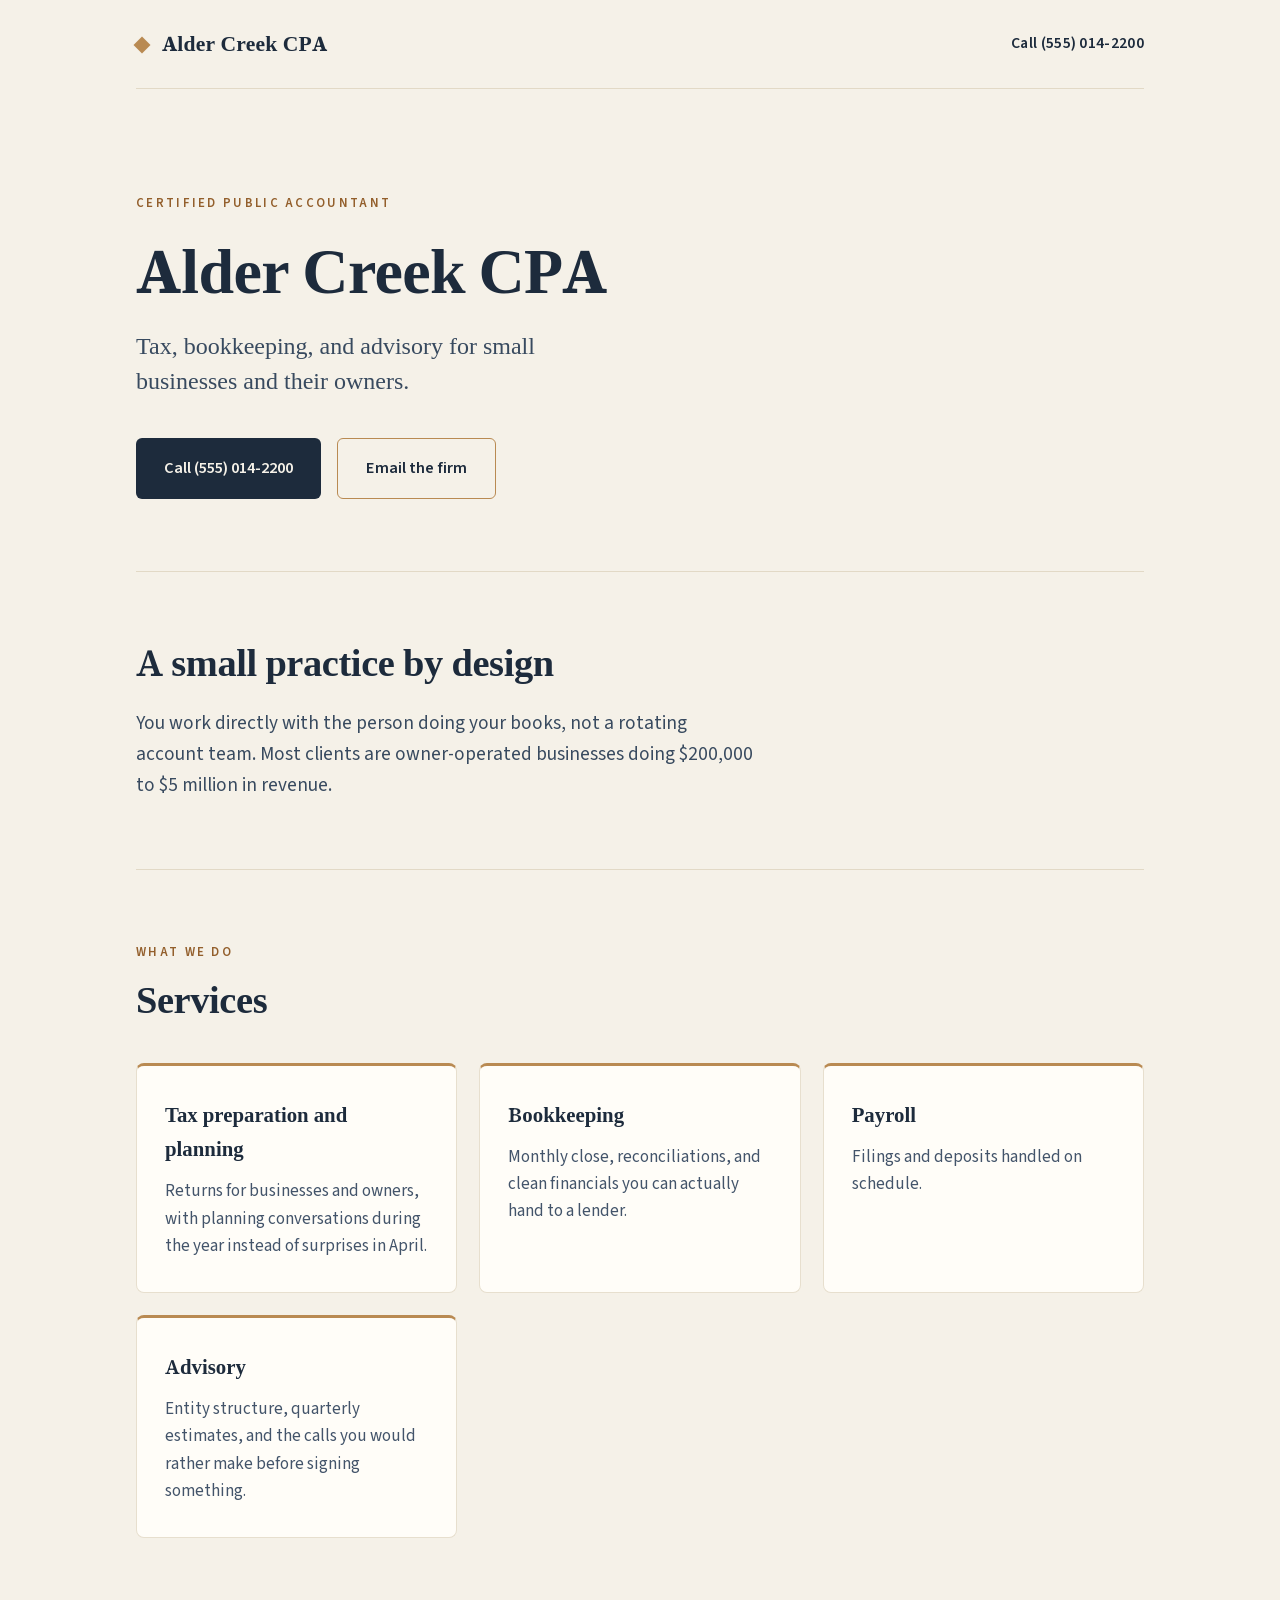
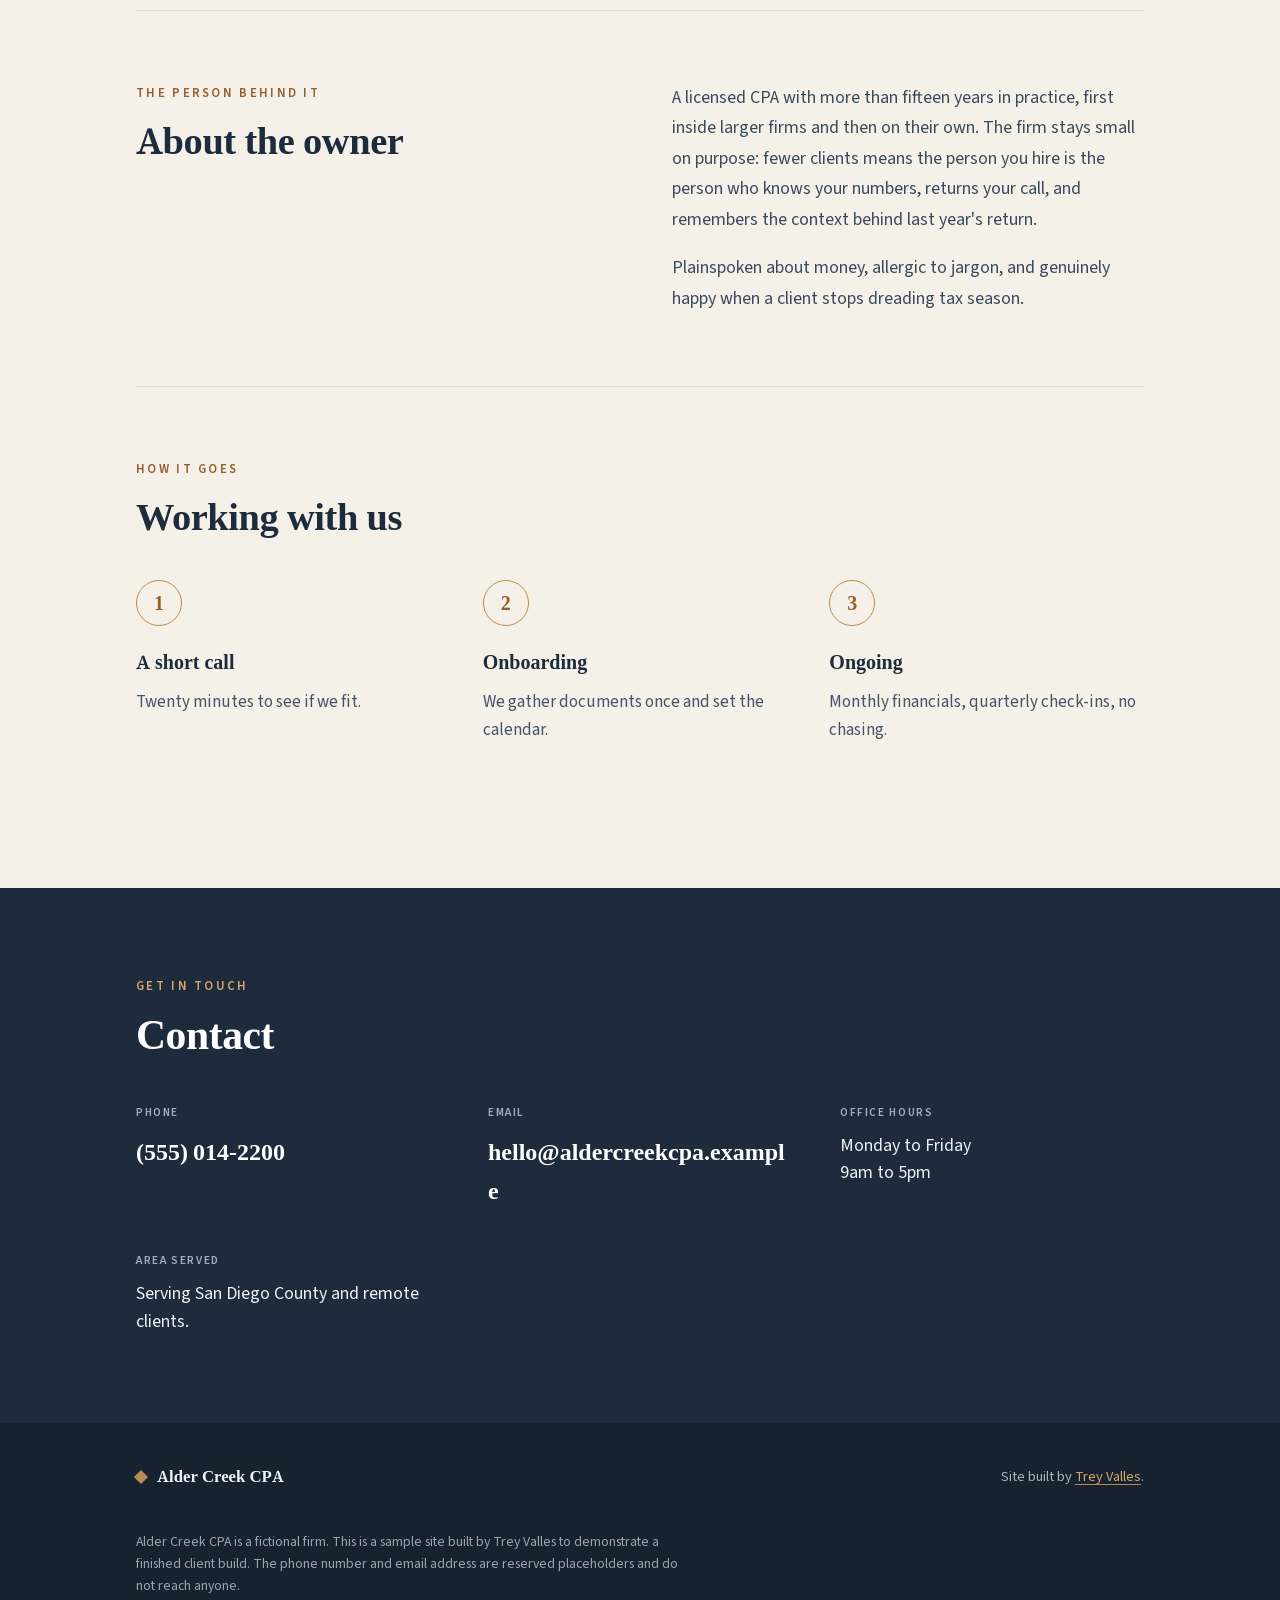
==== index.html @ 576c7fe3 "Alder Creek CPA sample site (fictional demo firm)" ====
<!DOCTYPE html>
<html lang="en">
<head>
<meta charset="utf-8">
<meta name="viewport" content="width=device-width, initial-scale=1">
<title>Alder Creek CPA | Sample site by Trey Valles</title>
<meta name="description" content="A sample one-page website for a fictional accounting firm, built by Trey Valles to show what a finished client build looks like.">
<meta name="robots" content="noindex">
<link rel="icon" href="data:image/svg+xml,%3Csvg xmlns=%27http://www.w3.org/2000/svg%27 viewBox=%270 0 64 64%27%3E%3Crect width=%2764%27 height=%2764%27 rx=%2712%27 fill=%27%231d2b3c%27/%3E%3Crect x=%2732%27 y=%2712%27 width=%2728%27 height=%2728%27 fill=%27%23b98a52%27 transform=%27rotate(45 32 32)%27/%3E%3C/svg%3E">
<link rel="stylesheet" href="fonts.css">
<style>
  * { box-sizing: border-box; }
  html { scroll-behavior: smooth; }
  body { margin: 0; background: #f5f1e8; color: #1d2b3c; font-family: "Source Sans 3", system-ui, sans-serif; font-size: 17px; line-height: 1.65; -webkit-font-smoothing: antialiased; }
  h1, h2, h3, h4 { font-family: "Source Serif 4", Georgia, serif; }
  a { color: #1d2b3c; text-decoration-color: #b98a52; text-underline-offset: 3px; }
  a:hover { color: #935f2c; }
  *:focus-visible { outline: 3px solid #935f2c; outline-offset: 3px; border-radius: 2px; }
  .ac-skip { position: absolute; left: -999px; top: 0; background: #1d2b3c; color: #f5f1e8; padding: 12px 18px; z-index: 50; border-radius: 0 0 6px 0; }
  .ac-skip:focus { left: 0; color: #f5f1e8; }
  .ac-btn-primary:hover { background: #142131; color: #f5f1e8; }
  .ac-btn-secondary:hover { background: #1d2b3c; color: #f5f1e8; border-color: #1d2b3c; }
  .ac-card:hover { transform: translateY(-3px); box-shadow: 0 14px 34px rgba(29,43,60,0.12); }
  .ac-contact-link:hover { color: #d6a568; }
  @media (prefers-reduced-motion: reduce) {
    html { scroll-behavior: auto; }
    * { transition: none !important; }
  }
</style>
</head>
<body>
<a class="ac-skip" href="#main">Skip to content</a>

<div style="max-width: 1120px; margin: 0 auto; padding: 0 clamp(20px, 5vw, 56px);">

  <header style="display: flex; align-items: center; justify-content: space-between; gap: 24px; flex-wrap: wrap; padding: 26px 0; border-bottom: 1px solid #e2d9c6;">
    <div style="display: flex; align-items: baseline; gap: 12px;">
      <span aria-hidden="true" style="display: inline-block; width: 12px; height: 12px; background: #b98a52; transform: rotate(45deg); margin-right: 2px;"></span>
      <span style="font-family: 'Source Serif 4', Georgia, serif; font-size: 1.35rem; font-weight: 700; letter-spacing: 0.01em; color: #1d2b3c;">Alder Creek CPA</span>
    </div>
    <a href="tel:+15550142200" style="font-weight: 600; font-size: 0.98rem; text-decoration: none; color: #1d2b3c; letter-spacing: 0.02em;">Call (555) 014-2200</a>
  </header>

  <main id="main">

    <section aria-labelledby="hero-heading" style="padding: clamp(56px, 9vw, 104px) 0 clamp(44px, 6vw, 72px);">
      <p style="text-transform: uppercase; letter-spacing: 0.18em; font-size: 0.8rem; font-weight: 600; color: #935f2c; margin: 0 0 22px;">Certified Public Accountant</p>
      <h1 id="hero-heading" style="font-size: clamp(2.6rem, 5.4vw, 4rem); line-height: 1.08; font-weight: 700; margin: 0 0 24px; max-width: 15ch; letter-spacing: -0.01em;">Alder Creek CPA</h1>
      <p style="font-size: clamp(1.2rem, 2.2vw, 1.5rem); line-height: 1.45; color: #384a5f; max-width: 30ch; margin: 0 0 40px; font-family: 'Source Serif 4', Georgia, serif;">Tax, bookkeeping, and advisory for small businesses and their owners.</p>
      <div style="display: flex; flex-wrap: wrap; gap: 16px;">
        <a class="ac-btn-primary" href="tel:+15550142200" style="display: inline-flex; align-items: center; gap: 10px; background: #1d2b3c; color: #f5f1e8; text-decoration: none; font-weight: 600; font-size: 1.02rem; padding: 16px 28px; border-radius: 6px; transition: background 0.2s ease, color 0.2s ease;">Call (555) 014-2200</a>
        <a class="ac-btn-secondary" href="mailto:hello@aldercreekcpa.example" style="display: inline-flex; align-items: center; gap: 10px; background: transparent; color: #1d2b3c; text-decoration: none; font-weight: 600; font-size: 1.02rem; padding: 16px 28px; border-radius: 6px; border: 1.5px solid #b98a52; transition: background 0.2s ease, color 0.2s ease, border-color 0.2s ease;">Email the firm</a>
      </div>
    </section>

    <section aria-labelledby="intro-heading" style="padding: clamp(40px, 6vw, 68px) 0; border-top: 1px solid #e2d9c6;">
      <h2 id="intro-heading" style="font-size: clamp(1.7rem, 3.2vw, 2.4rem); line-height: 1.2; font-weight: 600; margin: 0 0 22px; max-width: 20ch; letter-spacing: -0.01em;">A small practice by design</h2>
      <p style="font-size: 1.2rem; line-height: 1.6; color: #384a5f; max-width: 62ch; margin: 0;">You work directly with the person doing your books, not a rotating account team. Most clients are owner-operated businesses doing $200,000 to $5 million in revenue.</p>
    </section>

    <section aria-labelledby="services-heading" style="padding: clamp(44px, 6vw, 72px) 0; border-top: 1px solid #e2d9c6;">
      <p style="text-transform: uppercase; letter-spacing: 0.18em; font-size: 0.8rem; font-weight: 600; color: #935f2c; margin: 0 0 14px;">What we do</p>
      <h2 id="services-heading" style="font-size: clamp(1.7rem, 3.2vw, 2.4rem); line-height: 1.2; font-weight: 600; margin: 0 0 40px; letter-spacing: -0.01em;">Services</h2>
      <div style="display: grid; grid-template-columns: repeat(auto-fit, minmax(260px, 1fr)); gap: 22px;">

        <article class="ac-card" style="background: #fffdf8; border: 1px solid #e7dfce; border-top: 3px solid #b98a52; border-radius: 8px; padding: 32px 28px; transition: transform 0.2s ease, box-shadow 0.2s ease;">
          <h3 style="font-size: 1.3rem; font-weight: 600; margin: 0 0 12px; color: #1d2b3c;">Tax preparation and planning</h3>
          <p style="margin: 0; color: #43546a; line-height: 1.6;">Returns for businesses and owners, with planning conversations during the year instead of surprises in April.</p>
        </article>

        <article class="ac-card" style="background: #fffdf8; border: 1px solid #e7dfce; border-top: 3px solid #b98a52; border-radius: 8px; padding: 32px 28px; transition: transform 0.2s ease, box-shadow 0.2s ease;">
          <h3 style="font-size: 1.3rem; font-weight: 600; margin: 0 0 12px; color: #1d2b3c;">Bookkeeping</h3>
          <p style="margin: 0; color: #43546a; line-height: 1.6;">Monthly close, reconciliations, and clean financials you can actually hand to a lender.</p>
        </article>

        <article class="ac-card" style="background: #fffdf8; border: 1px solid #e7dfce; border-top: 3px solid #b98a52; border-radius: 8px; padding: 32px 28px; transition: transform 0.2s ease, box-shadow 0.2s ease;">
          <h3 style="font-size: 1.3rem; font-weight: 600; margin: 0 0 12px; color: #1d2b3c;">Payroll</h3>
          <p style="margin: 0; color: #43546a; line-height: 1.6;">Filings and deposits handled on schedule.</p>
        </article>

        <article class="ac-card" style="background: #fffdf8; border: 1px solid #e7dfce; border-top: 3px solid #b98a52; border-radius: 8px; padding: 32px 28px; transition: transform 0.2s ease, box-shadow 0.2s ease;">
          <h3 style="font-size: 1.3rem; font-weight: 600; margin: 0 0 12px; color: #1d2b3c;">Advisory</h3>
          <p style="margin: 0; color: #43546a; line-height: 1.6;">Entity structure, quarterly estimates, and the calls you would rather make before signing something.</p>
        </article>

      </div>
    </section>

    <section aria-labelledby="about-heading" style="padding: clamp(44px, 6vw, 72px) 0; border-top: 1px solid #e2d9c6;">
      <div style="display: grid; grid-template-columns: repeat(auto-fit, minmax(280px, 1fr)); gap: clamp(28px, 5vw, 64px); align-items: start;">
        <div>
          <p style="text-transform: uppercase; letter-spacing: 0.18em; font-size: 0.8rem; font-weight: 600; color: #935f2c; margin: 0 0 14px;">The person behind it</p>
          <h2 id="about-heading" style="font-size: clamp(1.7rem, 3.2vw, 2.4rem); line-height: 1.2; font-weight: 600; margin: 0; letter-spacing: -0.01em;">About the owner</h2>
        </div>
        <div>
          <p style="font-size: 1.12rem; line-height: 1.7; color: #384a5f; margin: 0 0 18px;">A licensed CPA with more than fifteen years in practice, first inside larger firms and then on their own. The firm stays small on purpose: fewer clients means the person you hire is the person who knows your numbers, returns your call, and remembers the context behind last year's return.</p>
          <p style="font-size: 1.12rem; line-height: 1.7; color: #384a5f; margin: 0;">Plainspoken about money, allergic to jargon, and genuinely happy when a client stops dreading tax season.</p>
        </div>
      </div>
    </section>

    <section aria-labelledby="process-heading" style="padding: clamp(44px, 6vw, 72px) 0; border-top: 1px solid #e2d9c6;">
      <p style="text-transform: uppercase; letter-spacing: 0.18em; font-size: 0.8rem; font-weight: 600; color: #935f2c; margin: 0 0 14px;">How it goes</p>
      <h2 id="process-heading" style="font-size: clamp(1.7rem, 3.2vw, 2.4rem); line-height: 1.2; font-weight: 600; margin: 0 0 40px; letter-spacing: -0.01em;">Working with us</h2>
      <ol style="list-style: none; margin: 0; padding: 0; display: grid; grid-template-columns: repeat(auto-fit, minmax(240px, 1fr)); gap: 32px;">
        <li>
          <div aria-hidden="true" style="display: flex; align-items: center; justify-content: center; width: 46px; height: 46px; border: 1.5px solid #b98a52; color: #935f2c; border-radius: 50%; font-family: 'Source Serif 4', Georgia, serif; font-size: 1.25rem; font-weight: 600; margin-bottom: 20px;">1</div>
          <h3 style="font-size: 1.25rem; font-weight: 600; margin: 0 0 10px; color: #1d2b3c;">A short call</h3>
          <p style="margin: 0; color: #43546a; line-height: 1.6;">Twenty minutes to see if we fit.</p>
        </li>
        <li>
          <div aria-hidden="true" style="display: flex; align-items: center; justify-content: center; width: 46px; height: 46px; border: 1.5px solid #b98a52; color: #935f2c; border-radius: 50%; font-family: 'Source Serif 4', Georgia, serif; font-size: 1.25rem; font-weight: 600; margin-bottom: 20px;">2</div>
          <h3 style="font-size: 1.25rem; font-weight: 600; margin: 0 0 10px; color: #1d2b3c;">Onboarding</h3>
          <p style="margin: 0; color: #43546a; line-height: 1.6;">We gather documents once and set the calendar.</p>
        </li>
        <li>
          <div aria-hidden="true" style="display: flex; align-items: center; justify-content: center; width: 46px; height: 46px; border: 1.5px solid #b98a52; color: #935f2c; border-radius: 50%; font-family: 'Source Serif 4', Georgia, serif; font-size: 1.25rem; font-weight: 600; margin-bottom: 20px;">3</div>
          <h3 style="font-size: 1.25rem; font-weight: 600; margin: 0 0 10px; color: #1d2b3c;">Ongoing</h3>
          <p style="margin: 0; color: #43546a; line-height: 1.6;">Monthly financials, quarterly check-ins, no chasing.</p>
        </li>
      </ol>
    </section>

  </main>
</div>

<section aria-labelledby="contact-heading" style="background: #1d2b3c; color: #eef1f5; margin-top: clamp(44px, 6vw, 72px);">
  <div style="max-width: 1120px; margin: 0 auto; padding: clamp(56px, 8vw, 88px) clamp(20px, 5vw, 56px);">
    <p style="text-transform: uppercase; letter-spacing: 0.18em; font-size: 0.8rem; font-weight: 600; color: #d6a568; margin: 0 0 14px;">Get in touch</p>
    <h2 id="contact-heading" style="font-size: clamp(1.8rem, 3.4vw, 2.6rem); line-height: 1.15; font-weight: 600; margin: 0 0 44px; color: #ffffff; letter-spacing: -0.01em;">Contact</h2>
    <div style="display: grid; grid-template-columns: repeat(auto-fit, minmax(240px, 1fr)); gap: 40px 48px;">
      <div>
        <p style="text-transform: uppercase; letter-spacing: 0.14em; font-size: 0.72rem; font-weight: 600; color: #9fb0c4; margin: 0 0 10px;">Phone</p>
        <a class="ac-contact-link" href="tel:+15550142200" style="font-family: 'Source Serif 4', Georgia, serif; font-size: 1.5rem; font-weight: 600; color: #ffffff; text-decoration: none; transition: color 0.2s ease;">(555) 014-2200</a>
      </div>
      <div>
        <p style="text-transform: uppercase; letter-spacing: 0.14em; font-size: 0.72rem; font-weight: 600; color: #9fb0c4; margin: 0 0 10px;">Email</p>
        <a class="ac-contact-link" href="mailto:hello@aldercreekcpa.example" style="font-family: 'Source Serif 4', Georgia, serif; font-size: 1.5rem; font-weight: 600; color: #ffffff; text-decoration: none; transition: color 0.2s ease; word-break: break-word;">hello@aldercreekcpa.example</a>
      </div>
      <div>
        <p style="text-transform: uppercase; letter-spacing: 0.14em; font-size: 0.72rem; font-weight: 600; color: #9fb0c4; margin: 0 0 10px;">Office hours</p>
        <p style="font-size: 1.12rem; color: #eef1f5; margin: 0; line-height: 1.55;">Monday to Friday<br>9am to 5pm</p>
      </div>
      <div>
        <p style="text-transform: uppercase; letter-spacing: 0.14em; font-size: 0.72rem; font-weight: 600; color: #9fb0c4; margin: 0 0 10px;">Area served</p>
        <p style="font-size: 1.12rem; color: #eef1f5; margin: 0; line-height: 1.55;">Serving San Diego County and remote clients.</p>
      </div>
    </div>
  </div>
</section>

<footer style="background: #16222f; color: #b7c2ce;">
  <div style="max-width: 1120px; margin: 0 auto; padding: 40px clamp(20px, 5vw, 56px); display: flex; flex-wrap: wrap; align-items: center; justify-content: space-between; gap: 18px;">
    <div style="display: flex; align-items: center; gap: 11px;">
      <span aria-hidden="true" style="display: inline-block; width: 10px; height: 10px; background: #b98a52; transform: rotate(45deg);"></span>
      <span style="font-family: 'Source Serif 4', Georgia, serif; font-size: 1.05rem; font-weight: 600; color: #eef1f5;">Alder Creek CPA</span>
    </div>
    <p style="font-size: 0.9rem; color: #a8b4c0; margin: 0;">Site built by <a href="https://treyvalles.github.io/rate-card/" style="color: #d6a568;">Trey Valles</a>.</p>
  </div>
  <div style="max-width: 1120px; margin: 0 auto; padding: 0 clamp(20px, 5vw, 56px) 40px;">
    <p style="font-size: 0.86rem; color: #98a5b2; margin: 0; line-height: 1.6; max-width: 80ch;">Alder Creek CPA is a fictional firm. This is a sample site built by Trey Valles to demonstrate a finished client build. The phone number and email address are reserved placeholders and do not reach anyone.</p>
  </div>
</footer>
</body>
</html>
---- fonts.css ----
@font-face { font-family: 'Source Serif 4'; font-style: normal; font-weight: 400; font-display: swap; src: url(fonts/SourceSerif4-400.woff2) format('woff2'); }
@font-face { font-family: 'Source Serif 4'; font-style: normal; font-weight: 600; font-display: swap; src: url(fonts/SourceSerif4-600.woff2) format('woff2'); }
@font-face { font-family: 'Source Serif 4'; font-style: normal; font-weight: 700; font-display: swap; src: url(fonts/SourceSerif4-700.woff2) format('woff2'); }
@font-face { font-family: 'Source Sans 3'; font-style: normal; font-weight: 400; font-display: swap; src: url(fonts/SourceSans3-400.woff2) format('woff2'); }
@font-face { font-family: 'Source Sans 3'; font-style: normal; font-weight: 500; font-display: swap; src: url(fonts/SourceSans3-500.woff2) format('woff2'); }
@font-face { font-family: 'Source Sans 3'; font-style: normal; font-weight: 600; font-display: swap; src: url(fonts/SourceSans3-600.woff2) format('woff2'); }
@font-face { font-family: 'Source Sans 3'; font-style: normal; font-weight: 700; font-display: swap; src: url(fonts/SourceSans3-700.woff2) format('woff2'); }
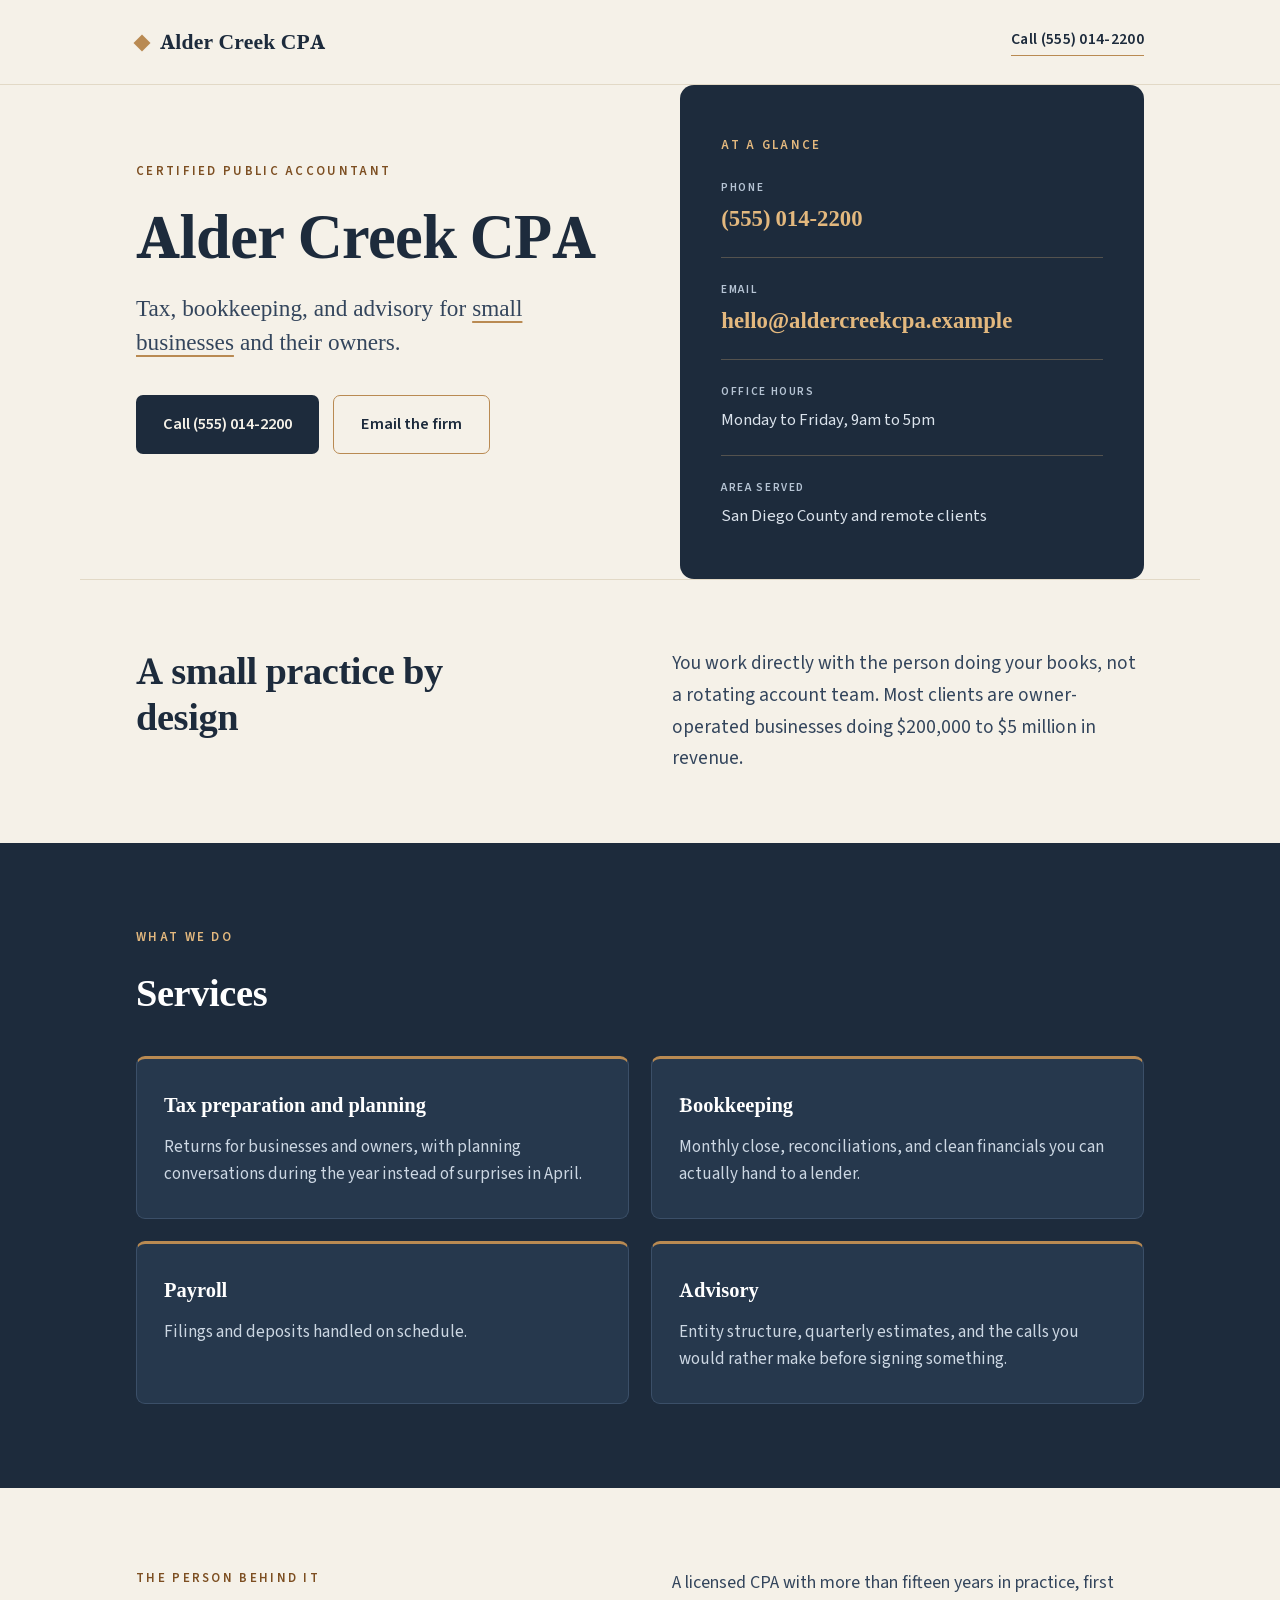
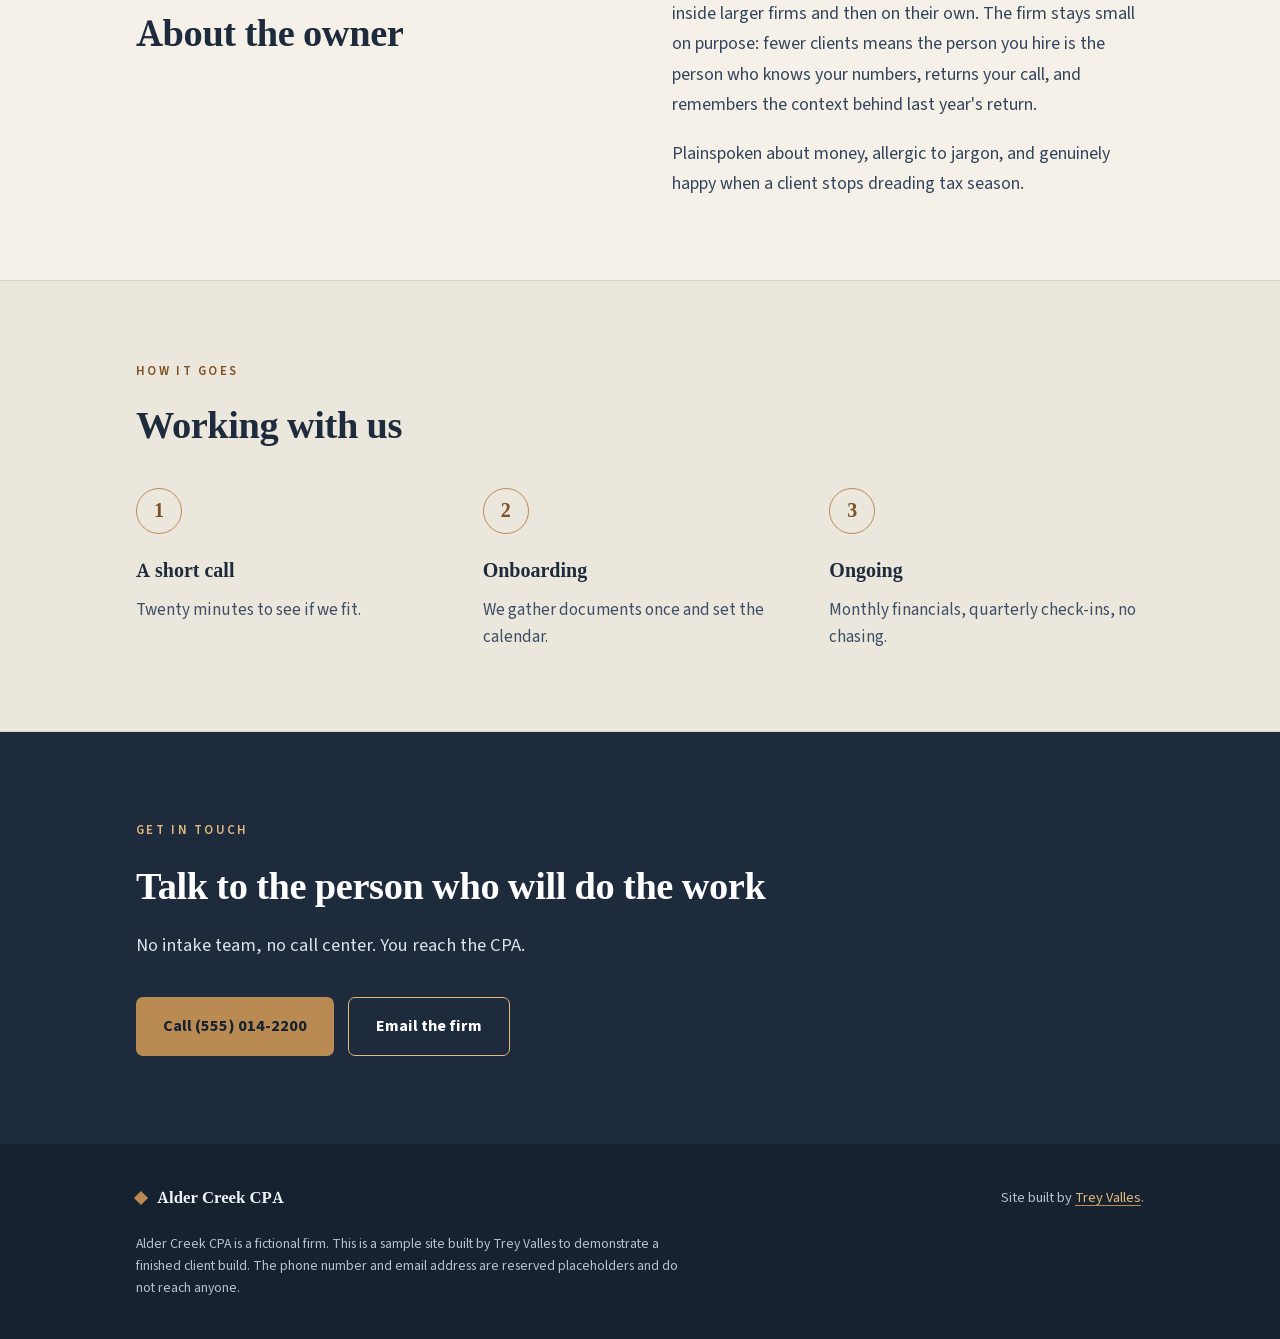
==== commit 29fe3f47: "Redesign: split hero with at-a-glance card, services on a navy band Same editorial structure as the " ====
--- a/index.html
+++ b/index.html
@@ -6,22 +6,132 @@
 <title>Alder Creek CPA | Sample site by Trey Valles</title>
 <meta name="description" content="A sample one-page website for a fictional accounting firm, built by Trey Valles to show what a finished client build looks like.">
 <meta name="robots" content="noindex">
+<meta property="og:type" content="website">
+<meta property="og:site_name" content="Trey Valles">
+<meta property="og:url" content="https://treyvalles.github.io/sample-firm-site/">
+<meta property="og:title" content="Alder Creek CPA | Sample site by Trey Valles">
+<meta property="og:description" content="A sample one-page website for a fictional accounting firm, built by Trey Valles to show what a finished client build looks like.">
+<meta property="og:image" content="https://treyvalles.github.io/sample-firm-site/og-card.png">
+<meta property="og:image:width" content="1200">
+<meta property="og:image:height" content="630">
+<meta property="og:image:alt" content="Sample build: Alder Creek CPA, a one-page site for a fictional accounting firm. Foundation tier, $500 one time.">
+<meta name="twitter:card" content="summary_large_image">
+<meta name="twitter:title" content="Alder Creek CPA | Sample site by Trey Valles">
+<meta name="twitter:description" content="A sample one-page website for a fictional accounting firm, built by Trey Valles to show what a finished client build looks like.">
+<meta name="twitter:image" content="https://treyvalles.github.io/sample-firm-site/og-card.png">
 <link rel="icon" href="data:image/svg+xml,%3Csvg xmlns=%27http://www.w3.org/2000/svg%27 viewBox=%270 0 64 64%27%3E%3Crect width=%2764%27 height=%2764%27 rx=%2712%27 fill=%27%231d2b3c%27/%3E%3Crect x=%2732%27 y=%2712%27 width=%2728%27 height=%2728%27 fill=%27%23b98a52%27 transform=%27rotate(45 32 32)%27/%3E%3C/svg%3E">
 <link rel="stylesheet" href="fonts.css">
 <style>
-  * { box-sizing: border-box; }
-  html { scroll-behavior: smooth; }
-  body { margin: 0; background: #f5f1e8; color: #1d2b3c; font-family: "Source Sans 3", system-ui, sans-serif; font-size: 17px; line-height: 1.65; -webkit-font-smoothing: antialiased; }
+  *, *::before, *::after { box-sizing: border-box; }
+  html { scroll-behavior: smooth; -webkit-text-size-adjust: 100%; }
+  body {
+    margin: 0; background: #f5f1e8; color: #1d2b3c;
+    font-family: "Source Sans 3", system-ui, sans-serif;
+    font-size: 17px; line-height: 1.65; -webkit-font-smoothing: antialiased;
+  }
   h1, h2, h3, h4 { font-family: "Source Serif 4", Georgia, serif; }
+  .wrap { max-width: 1120px; margin: 0 auto; padding-left: clamp(20px, 5vw, 56px); padding-right: clamp(20px, 5vw, 56px); }
+
   a { color: #1d2b3c; text-decoration-color: #b98a52; text-underline-offset: 3px; }
-  a:hover { color: #935f2c; }
+  a:hover { color: #7d4f22; }
+  .on-navy a { color: #e3b87e; }
+  .on-navy a:hover { color: #ffffff; }
   *:focus-visible { outline: 3px solid #935f2c; outline-offset: 3px; border-radius: 2px; }
-  .ac-skip { position: absolute; left: -999px; top: 0; background: #1d2b3c; color: #f5f1e8; padding: 12px 18px; z-index: 50; border-radius: 0 0 6px 0; }
-  .ac-skip:focus { left: 0; color: #f5f1e8; }
-  .ac-btn-primary:hover { background: #142131; color: #f5f1e8; }
-  .ac-btn-secondary:hover { background: #1d2b3c; color: #f5f1e8; border-color: #1d2b3c; }
-  .ac-card:hover { transform: translateY(-3px); box-shadow: 0 14px 34px rgba(29,43,60,0.12); }
-  .ac-contact-link:hover { color: #d6a568; }
+  .on-navy *:focus-visible { outline-color: #e3b87e; }
+
+  a.ac-skip, .on-navy a.ac-skip {
+    position: absolute; left: -999px; top: 0;
+    background: #1d2b3c; color: #f5f1e8;
+    padding: 12px 18px; z-index: 50; border-radius: 0 0 6px 0;
+    text-decoration: none; font-weight: 600;
+  }
+  a.ac-skip:focus, .on-navy a.ac-skip:focus { left: 0; color: #f5f1e8; }
+
+  /* Masthead */
+  .mast { border-bottom: 1px solid #e2d9c6; }
+  .mast-in { display: flex; align-items: center; justify-content: space-between; gap: 12px 24px; padding-top: 24px; padding-bottom: 24px; flex-wrap: wrap; }
+  .mark { display: flex; align-items: baseline; gap: 12px; font-family: "Source Serif 4", Georgia, serif; font-size: 1.35rem; font-weight: 700; letter-spacing: 0.01em; }
+  .mark .dot { display: inline-block; width: 12px; height: 12px; background: #b98a52; transform: rotate(45deg); flex: none; }
+  a.mast-call { font-weight: 600; font-size: 0.98rem; text-decoration: none; letter-spacing: 0.02em; border-bottom: 1.5px solid #b98a52; padding-bottom: 2px; }
+
+  /* Hero */
+  .hero { display: grid; grid-template-columns: 1.08fr 0.92fr; gap: 0; align-items: stretch; }
+  .hero-copy { padding: clamp(48px, 6vw, 92px) clamp(28px, 4vw, 60px) clamp(48px, 6vw, 84px) 0; }
+  .hero-card {
+    background: #1d2b3c; color: #eef1f5; border-radius: 14px;
+    padding: clamp(34px, 4vw, 50px) clamp(26px, 3.2vw, 44px);
+    display: flex; flex-direction: column; justify-content: center;
+  }
+  @media (max-width: 900px) {
+    .hero { grid-template-columns: 1fr; }
+    .hero-copy { padding: 42px 0 32px; }
+    .hero-card { margin-bottom: 10px; }
+  }
+
+  .eyebrow { text-transform: uppercase; letter-spacing: 0.18em; font-size: 0.8rem; font-weight: 600; color: #7d4f22; margin: 0 0 20px; }
+  .eyebrow-lt { text-transform: uppercase; letter-spacing: 0.18em; font-size: 0.8rem; font-weight: 600; color: #e3b87e; margin: 0 0 22px; }
+
+  h1.hero-h { font-size: clamp(2.5rem, 5.2vw, 3.9rem); line-height: 1.08; font-weight: 700; margin: 0 0 22px; letter-spacing: -0.01em; }
+  .hero-sub { font-family: "Source Serif 4", Georgia, serif; font-size: clamp(1.15rem, 2.1vw, 1.45rem); line-height: 1.45; color: #33455c; max-width: 32ch; margin: 0 0 36px; }
+  .hero-sub .u { text-decoration: underline; text-decoration-color: #b98a52; text-decoration-thickness: 2px; text-underline-offset: 5px; }
+
+  .cta-row { display: flex; flex-wrap: wrap; gap: 14px; }
+  a.btn-primary, .on-navy a.btn-primary {
+    display: inline-flex; align-items: center; gap: 10px;
+    background: #1d2b3c; color: #f5f1e8; text-decoration: none;
+    font-weight: 600; font-size: 1.02rem; padding: 15px 27px; border-radius: 7px;
+    transition: background 0.2s ease, color 0.2s ease;
+  }
+  a.btn-primary:hover, .on-navy a.btn-primary:hover { background: #121d2b; color: #ffffff; }
+  a.btn-secondary {
+    display: inline-flex; align-items: center; gap: 10px;
+    background: transparent; color: #1d2b3c; text-decoration: none;
+    font-weight: 600; font-size: 1.02rem; padding: 15px 27px; border-radius: 7px;
+    border: 1.5px solid #b98a52;
+    transition: background 0.2s ease, color 0.2s ease, border-color 0.2s ease;
+  }
+  a.btn-secondary:hover { background: #1d2b3c; color: #f5f1e8; border-color: #1d2b3c; }
+  .on-navy a.btn-lt {
+    display: inline-flex; align-items: center; gap: 10px;
+    background: #b98a52; color: #16222f; text-decoration: none;
+    font-weight: 700; font-size: 1.02rem; padding: 15px 27px; border-radius: 7px;
+    transition: background 0.2s ease;
+  }
+  .on-navy a.btn-lt:hover { background: #d6a568; color: #16222f; }
+
+  /* At a glance card */
+  .glance + .glance { margin-top: 22px; padding-top: 22px; border-top: 1px solid rgba(227,184,126,0.28); }
+  .glance-l { text-transform: uppercase; letter-spacing: 0.14em; font-size: 0.72rem; font-weight: 600; color: #b6c4d4; margin: 0 0 7px; }
+  .glance-v { font-family: "Source Serif 4", Georgia, serif; font-size: 1.42rem; font-weight: 600; color: #ffffff; text-decoration: none; line-height: 1.3; display: inline-block; word-break: break-word; }
+  a.glance-v:hover { color: #e3b87e; }
+  .glance-p { font-size: 1.05rem; color: #dbe3ec; margin: 0; line-height: 1.5; }
+
+  /* Bands */
+  .band-navy { background: #1d2b3c; color: #eef1f5; }
+  .band-tint { background: #ece7dc; border-top: 1px solid #ddd3c0; border-bottom: 1px solid #ddd3c0; }
+
+  h2.sec { font-size: clamp(1.7rem, 3.2vw, 2.4rem); line-height: 1.2; font-weight: 600; margin: 0; letter-spacing: -0.01em; }
+
+  .svc-grid { display: grid; grid-template-columns: 1fr; gap: 22px; }
+  @media (min-width: 700px) { .svc-grid { grid-template-columns: repeat(2, 1fr); } }
+  .split { display: grid; grid-template-columns: repeat(auto-fit, minmax(280px, 1fr)); gap: clamp(28px, 5vw, 64px); align-items: start; }
+  .svc {
+    background: #26384d; border: 1px solid #3b4f68; border-top: 3px solid #b98a52;
+    border-radius: 9px; padding: 30px 27px;
+    transition: transform 0.2s ease, box-shadow 0.2s ease;
+  }
+  .svc:hover { transform: translateY(-3px); box-shadow: 0 16px 36px rgba(0,0,0,0.28); }
+  .svc h3 { font-size: 1.28rem; font-weight: 600; margin: 0 0 11px; color: #ffffff; }
+  .svc p { margin: 0; color: #ccd7e3; line-height: 1.6; }
+
+  .steps { list-style: none; margin: 0; padding: 0; display: grid; grid-template-columns: repeat(auto-fit, minmax(242px, 1fr)); gap: 32px; }
+  .step-n {
+    display: flex; align-items: center; justify-content: center;
+    width: 46px; height: 46px; border: 1.5px solid #b98a52; color: #7d4f22;
+    border-radius: 50%; font-family: "Source Serif 4", Georgia, serif;
+    font-size: 1.25rem; font-weight: 600; margin-bottom: 20px;
+  }
+
   @media (prefers-reduced-motion: reduce) {
     html { scroll-behavior: auto; }
     * { transition: none !important; }
@@ -29,137 +139,145 @@
 </style>
 </head>
 <body>
+
 <a class="ac-skip" href="#main">Skip to content</a>
 
-<div style="max-width: 1120px; margin: 0 auto; padding: 0 clamp(20px, 5vw, 56px);">
-
-  <header style="display: flex; align-items: center; justify-content: space-between; gap: 24px; flex-wrap: wrap; padding: 26px 0; border-bottom: 1px solid #e2d9c6;">
-    <div style="display: flex; align-items: baseline; gap: 12px;">
-      <span aria-hidden="true" style="display: inline-block; width: 12px; height: 12px; background: #b98a52; transform: rotate(45deg); margin-right: 2px;"></span>
-      <span style="font-family: 'Source Serif 4', Georgia, serif; font-size: 1.35rem; font-weight: 700; letter-spacing: 0.01em; color: #1d2b3c;">Alder Creek CPA</span>
-    </div>
-    <a href="tel:+15550142200" style="font-weight: 600; font-size: 0.98rem; text-decoration: none; color: #1d2b3c; letter-spacing: 0.02em;">Call (555) 014-2200</a>
-  </header>
-
-  <main id="main">
-
-    <section aria-labelledby="hero-heading" style="padding: clamp(56px, 9vw, 104px) 0 clamp(44px, 6vw, 72px);">
-      <p style="text-transform: uppercase; letter-spacing: 0.18em; font-size: 0.8rem; font-weight: 600; color: #935f2c; margin: 0 0 22px;">Certified Public Accountant</p>
-      <h1 id="hero-heading" style="font-size: clamp(2.6rem, 5.4vw, 4rem); line-height: 1.08; font-weight: 700; margin: 0 0 24px; max-width: 15ch; letter-spacing: -0.01em;">Alder Creek CPA</h1>
-      <p style="font-size: clamp(1.2rem, 2.2vw, 1.5rem); line-height: 1.45; color: #384a5f; max-width: 30ch; margin: 0 0 40px; font-family: 'Source Serif 4', Georgia, serif;">Tax, bookkeeping, and advisory for small businesses and their owners.</p>
-      <div style="display: flex; flex-wrap: wrap; gap: 16px;">
-        <a class="ac-btn-primary" href="tel:+15550142200" style="display: inline-flex; align-items: center; gap: 10px; background: #1d2b3c; color: #f5f1e8; text-decoration: none; font-weight: 600; font-size: 1.02rem; padding: 16px 28px; border-radius: 6px; transition: background 0.2s ease, color 0.2s ease;">Call (555) 014-2200</a>
-        <a class="ac-btn-secondary" href="mailto:hello@aldercreekcpa.example" style="display: inline-flex; align-items: center; gap: 10px; background: transparent; color: #1d2b3c; text-decoration: none; font-weight: 600; font-size: 1.02rem; padding: 16px 28px; border-radius: 6px; border: 1.5px solid #b98a52; transition: background 0.2s ease, color 0.2s ease, border-color 0.2s ease;">Email the firm</a>
-      </div>
-    </section>
-
-    <section aria-labelledby="intro-heading" style="padding: clamp(40px, 6vw, 68px) 0; border-top: 1px solid #e2d9c6;">
-      <h2 id="intro-heading" style="font-size: clamp(1.7rem, 3.2vw, 2.4rem); line-height: 1.2; font-weight: 600; margin: 0 0 22px; max-width: 20ch; letter-spacing: -0.01em;">A small practice by design</h2>
-      <p style="font-size: 1.2rem; line-height: 1.6; color: #384a5f; max-width: 62ch; margin: 0;">You work directly with the person doing your books, not a rotating account team. Most clients are owner-operated businesses doing $200,000 to $5 million in revenue.</p>
-    </section>
-
-    <section aria-labelledby="services-heading" style="padding: clamp(44px, 6vw, 72px) 0; border-top: 1px solid #e2d9c6;">
-      <p style="text-transform: uppercase; letter-spacing: 0.18em; font-size: 0.8rem; font-weight: 600; color: #935f2c; margin: 0 0 14px;">What we do</p>
-      <h2 id="services-heading" style="font-size: clamp(1.7rem, 3.2vw, 2.4rem); line-height: 1.2; font-weight: 600; margin: 0 0 40px; letter-spacing: -0.01em;">Services</h2>
-      <div style="display: grid; grid-template-columns: repeat(auto-fit, minmax(260px, 1fr)); gap: 22px;">
-
-        <article class="ac-card" style="background: #fffdf8; border: 1px solid #e7dfce; border-top: 3px solid #b98a52; border-radius: 8px; padding: 32px 28px; transition: transform 0.2s ease, box-shadow 0.2s ease;">
-          <h3 style="font-size: 1.3rem; font-weight: 600; margin: 0 0 12px; color: #1d2b3c;">Tax preparation and planning</h3>
-          <p style="margin: 0; color: #43546a; line-height: 1.6;">Returns for businesses and owners, with planning conversations during the year instead of surprises in April.</p>
-        </article>
-
-        <article class="ac-card" style="background: #fffdf8; border: 1px solid #e7dfce; border-top: 3px solid #b98a52; border-radius: 8px; padding: 32px 28px; transition: transform 0.2s ease, box-shadow 0.2s ease;">
-          <h3 style="font-size: 1.3rem; font-weight: 600; margin: 0 0 12px; color: #1d2b3c;">Bookkeeping</h3>
-          <p style="margin: 0; color: #43546a; line-height: 1.6;">Monthly close, reconciliations, and clean financials you can actually hand to a lender.</p>
-        </article>
-
-        <article class="ac-card" style="background: #fffdf8; border: 1px solid #e7dfce; border-top: 3px solid #b98a52; border-radius: 8px; padding: 32px 28px; transition: transform 0.2s ease, box-shadow 0.2s ease;">
-          <h3 style="font-size: 1.3rem; font-weight: 600; margin: 0 0 12px; color: #1d2b3c;">Payroll</h3>
-          <p style="margin: 0; color: #43546a; line-height: 1.6;">Filings and deposits handled on schedule.</p>
-        </article>
-
-        <article class="ac-card" style="background: #fffdf8; border: 1px solid #e7dfce; border-top: 3px solid #b98a52; border-radius: 8px; padding: 32px 28px; transition: transform 0.2s ease, box-shadow 0.2s ease;">
-          <h3 style="font-size: 1.3rem; font-weight: 600; margin: 0 0 12px; color: #1d2b3c;">Advisory</h3>
-          <p style="margin: 0; color: #43546a; line-height: 1.6;">Entity structure, quarterly estimates, and the calls you would rather make before signing something.</p>
-        </article>
-
-      </div>
-    </section>
-
-    <section aria-labelledby="about-heading" style="padding: clamp(44px, 6vw, 72px) 0; border-top: 1px solid #e2d9c6;">
-      <div style="display: grid; grid-template-columns: repeat(auto-fit, minmax(280px, 1fr)); gap: clamp(28px, 5vw, 64px); align-items: start;">
-        <div>
-          <p style="text-transform: uppercase; letter-spacing: 0.18em; font-size: 0.8rem; font-weight: 600; color: #935f2c; margin: 0 0 14px;">The person behind it</p>
-          <h2 id="about-heading" style="font-size: clamp(1.7rem, 3.2vw, 2.4rem); line-height: 1.2; font-weight: 600; margin: 0; letter-spacing: -0.01em;">About the owner</h2>
-        </div>
-        <div>
-          <p style="font-size: 1.12rem; line-height: 1.7; color: #384a5f; margin: 0 0 18px;">A licensed CPA with more than fifteen years in practice, first inside larger firms and then on their own. The firm stays small on purpose: fewer clients means the person you hire is the person who knows your numbers, returns your call, and remembers the context behind last year's return.</p>
-          <p style="font-size: 1.12rem; line-height: 1.7; color: #384a5f; margin: 0;">Plainspoken about money, allergic to jargon, and genuinely happy when a client stops dreading tax season.</p>
-        </div>
-      </div>
-    </section>
-
-    <section aria-labelledby="process-heading" style="padding: clamp(44px, 6vw, 72px) 0; border-top: 1px solid #e2d9c6;">
-      <p style="text-transform: uppercase; letter-spacing: 0.18em; font-size: 0.8rem; font-weight: 600; color: #935f2c; margin: 0 0 14px;">How it goes</p>
-      <h2 id="process-heading" style="font-size: clamp(1.7rem, 3.2vw, 2.4rem); line-height: 1.2; font-weight: 600; margin: 0 0 40px; letter-spacing: -0.01em;">Working with us</h2>
-      <ol style="list-style: none; margin: 0; padding: 0; display: grid; grid-template-columns: repeat(auto-fit, minmax(240px, 1fr)); gap: 32px;">
+<header class="mast">
+  <div class="wrap mast-in">
+    <span class="mark"><span class="dot" aria-hidden="true"></span>Alder Creek CPA</span>
+    <a class="mast-call" href="tel:+15550142200">Call (555) 014-2200</a>
+  </div>
+</header>
+
+<section class="wrap hero" aria-labelledby="hero-heading">
+  <div class="hero-copy">
+    <p class="eyebrow">Certified Public Accountant</p>
+    <h1 class="hero-h" id="hero-heading">Alder Creek CPA</h1>
+    <p class="hero-sub">Tax, bookkeeping, and advisory for <span class="u">small businesses</span> and their owners.</p>
+    <div class="cta-row">
+      <a class="btn-primary" href="tel:+15550142200">Call (555) 014-2200</a>
+      <a class="btn-secondary" href="mailto:hello@aldercreekcpa.example">Email the firm</a>
+    </div>
+  </div>
+
+  <aside class="hero-card on-navy" aria-labelledby="glance-heading">
+    <p class="eyebrow-lt" id="glance-heading">At a glance</p>
+    <div class="glance">
+      <p class="glance-l">Phone</p>
+      <a class="glance-v" href="tel:+15550142200">(555) 014-2200</a>
+    </div>
+    <div class="glance">
+      <p class="glance-l">Email</p>
+      <a class="glance-v" href="mailto:hello@aldercreekcpa.example">hello@aldercreekcpa.example</a>
+    </div>
+    <div class="glance">
+      <p class="glance-l">Office hours</p>
+      <p class="glance-p">Monday to Friday, 9am to 5pm</p>
+    </div>
+    <div class="glance">
+      <p class="glance-l">Area served</p>
+      <p class="glance-p">San Diego County and remote clients</p>
+    </div>
+  </aside>
+</section>
+
+<main id="main">
+
+  <section class="wrap" aria-labelledby="intro-heading" style="padding-top: clamp(40px, 6vw, 68px); padding-bottom: clamp(40px, 6vw, 68px); border-top: 1px solid #e2d9c6;">
+    <div class="split">
+      <h2 id="intro-heading" class="sec" style="max-width: 16ch;">A small practice by design</h2>
+      <p style="font-size: 1.2rem; line-height: 1.65; color: #33455c; margin: 0;">You work directly with the person doing your books, not a rotating account team. Most clients are owner-operated businesses doing $200,000 to $5 million in revenue.</p>
+    </div>
+  </section>
+
+  <section class="band-navy on-navy" aria-labelledby="services-heading">
+    <div class="wrap" style="padding-top: clamp(56px, 7vw, 84px); padding-bottom: clamp(56px, 7vw, 84px);">
+      <p class="eyebrow-lt">What we do</p>
+      <h2 id="services-heading" class="sec" style="margin-bottom: 40px; color: #ffffff;">Services</h2>
+      <div class="svc-grid">
+        <article class="svc">
+          <h3>Tax preparation and planning</h3>
+          <p>Returns for businesses and owners, with planning conversations during the year instead of surprises in April.</p>
+        </article>
+        <article class="svc">
+          <h3>Bookkeeping</h3>
+          <p>Monthly close, reconciliations, and clean financials you can actually hand to a lender.</p>
+        </article>
+        <article class="svc">
+          <h3>Payroll</h3>
+          <p>Filings and deposits handled on schedule.</p>
+        </article>
+        <article class="svc">
+          <h3>Advisory</h3>
+          <p>Entity structure, quarterly estimates, and the calls you would rather make before signing something.</p>
+        </article>
+      </div>
+    </div>
+  </section>
+
+  <section class="wrap" aria-labelledby="about-heading" style="padding-top: clamp(52px, 7vw, 80px); padding-bottom: clamp(52px, 7vw, 80px);">
+    <div class="split">
+      <div>
+        <p class="eyebrow">The person behind it</p>
+        <h2 id="about-heading" class="sec">About the owner</h2>
+      </div>
+      <div>
+        <p style="font-size: 1.12rem; line-height: 1.7; color: #33455c; margin: 0 0 18px;">A licensed CPA with more than fifteen years in practice, first inside larger firms and then on their own. The firm stays small on purpose: fewer clients means the person you hire is the person who knows your numbers, returns your call, and remembers the context behind last year's return.</p>
+        <p style="font-size: 1.12rem; line-height: 1.7; color: #33455c; margin: 0;">Plainspoken about money, allergic to jargon, and genuinely happy when a client stops dreading tax season.</p>
+      </div>
+    </div>
+  </section>
+
+  <section class="band-tint" aria-labelledby="process-heading">
+    <div class="wrap" style="padding-top: clamp(52px, 7vw, 80px); padding-bottom: clamp(52px, 7vw, 80px);">
+      <p class="eyebrow">How it goes</p>
+      <h2 id="process-heading" class="sec" style="margin-bottom: 40px;">Working with us</h2>
+      <ol class="steps">
         <li>
-          <div aria-hidden="true" style="display: flex; align-items: center; justify-content: center; width: 46px; height: 46px; border: 1.5px solid #b98a52; color: #935f2c; border-radius: 50%; font-family: 'Source Serif 4', Georgia, serif; font-size: 1.25rem; font-weight: 600; margin-bottom: 20px;">1</div>
-          <h3 style="font-size: 1.25rem; font-weight: 600; margin: 0 0 10px; color: #1d2b3c;">A short call</h3>
-          <p style="margin: 0; color: #43546a; line-height: 1.6;">Twenty minutes to see if we fit.</p>
+          <div class="step-n" aria-hidden="true">1</div>
+          <h3 style="font-size: 1.25rem; font-weight: 600; margin: 0 0 10px;">A short call</h3>
+          <p style="margin: 0; color: #3d4f66; line-height: 1.6;">Twenty minutes to see if we fit.</p>
         </li>
         <li>
-          <div aria-hidden="true" style="display: flex; align-items: center; justify-content: center; width: 46px; height: 46px; border: 1.5px solid #b98a52; color: #935f2c; border-radius: 50%; font-family: 'Source Serif 4', Georgia, serif; font-size: 1.25rem; font-weight: 600; margin-bottom: 20px;">2</div>
-          <h3 style="font-size: 1.25rem; font-weight: 600; margin: 0 0 10px; color: #1d2b3c;">Onboarding</h3>
-          <p style="margin: 0; color: #43546a; line-height: 1.6;">We gather documents once and set the calendar.</p>
+          <div class="step-n" aria-hidden="true">2</div>
+          <h3 style="font-size: 1.25rem; font-weight: 600; margin: 0 0 10px;">Onboarding</h3>
+          <p style="margin: 0; color: #3d4f66; line-height: 1.6;">We gather documents once and set the calendar.</p>
         </li>
         <li>
-          <div aria-hidden="true" style="display: flex; align-items: center; justify-content: center; width: 46px; height: 46px; border: 1.5px solid #b98a52; color: #935f2c; border-radius: 50%; font-family: 'Source Serif 4', Georgia, serif; font-size: 1.25rem; font-weight: 600; margin-bottom: 20px;">3</div>
-          <h3 style="font-size: 1.25rem; font-weight: 600; margin: 0 0 10px; color: #1d2b3c;">Ongoing</h3>
-          <p style="margin: 0; color: #43546a; line-height: 1.6;">Monthly financials, quarterly check-ins, no chasing.</p>
+          <div class="step-n" aria-hidden="true">3</div>
+          <h3 style="font-size: 1.25rem; font-weight: 600; margin: 0 0 10px;">Ongoing</h3>
+          <p style="margin: 0; color: #3d4f66; line-height: 1.6;">Monthly financials, quarterly check-ins, no chasing.</p>
         </li>
       </ol>
-    </section>
-
-  </main>
-</div>
-
-<section aria-labelledby="contact-heading" style="background: #1d2b3c; color: #eef1f5; margin-top: clamp(44px, 6vw, 72px);">
-  <div style="max-width: 1120px; margin: 0 auto; padding: clamp(56px, 8vw, 88px) clamp(20px, 5vw, 56px);">
-    <p style="text-transform: uppercase; letter-spacing: 0.18em; font-size: 0.8rem; font-weight: 600; color: #d6a568; margin: 0 0 14px;">Get in touch</p>
-    <h2 id="contact-heading" style="font-size: clamp(1.8rem, 3.4vw, 2.6rem); line-height: 1.15; font-weight: 600; margin: 0 0 44px; color: #ffffff; letter-spacing: -0.01em;">Contact</h2>
-    <div style="display: grid; grid-template-columns: repeat(auto-fit, minmax(240px, 1fr)); gap: 40px 48px;">
-      <div>
-        <p style="text-transform: uppercase; letter-spacing: 0.14em; font-size: 0.72rem; font-weight: 600; color: #9fb0c4; margin: 0 0 10px;">Phone</p>
-        <a class="ac-contact-link" href="tel:+15550142200" style="font-family: 'Source Serif 4', Georgia, serif; font-size: 1.5rem; font-weight: 600; color: #ffffff; text-decoration: none; transition: color 0.2s ease;">(555) 014-2200</a>
-      </div>
-      <div>
-        <p style="text-transform: uppercase; letter-spacing: 0.14em; font-size: 0.72rem; font-weight: 600; color: #9fb0c4; margin: 0 0 10px;">Email</p>
-        <a class="ac-contact-link" href="mailto:hello@aldercreekcpa.example" style="font-family: 'Source Serif 4', Georgia, serif; font-size: 1.5rem; font-weight: 600; color: #ffffff; text-decoration: none; transition: color 0.2s ease; word-break: break-word;">hello@aldercreekcpa.example</a>
-      </div>
-      <div>
-        <p style="text-transform: uppercase; letter-spacing: 0.14em; font-size: 0.72rem; font-weight: 600; color: #9fb0c4; margin: 0 0 10px;">Office hours</p>
-        <p style="font-size: 1.12rem; color: #eef1f5; margin: 0; line-height: 1.55;">Monday to Friday<br>9am to 5pm</p>
-      </div>
-      <div>
-        <p style="text-transform: uppercase; letter-spacing: 0.14em; font-size: 0.72rem; font-weight: 600; color: #9fb0c4; margin: 0 0 10px;">Area served</p>
-        <p style="font-size: 1.12rem; color: #eef1f5; margin: 0; line-height: 1.55;">Serving San Diego County and remote clients.</p>
-      </div>
-    </div>
-  </div>
-</section>
-
-<footer style="background: #16222f; color: #b7c2ce;">
-  <div style="max-width: 1120px; margin: 0 auto; padding: 40px clamp(20px, 5vw, 56px); display: flex; flex-wrap: wrap; align-items: center; justify-content: space-between; gap: 18px;">
+    </div>
+  </section>
+
+  <section class="band-navy on-navy" aria-labelledby="contact-heading">
+    <div class="wrap" style="padding-top: clamp(56px, 8vw, 88px); padding-bottom: clamp(56px, 8vw, 88px);">
+      <p class="eyebrow-lt">Get in touch</p>
+      <h2 id="contact-heading" class="sec" style="margin-bottom: 22px; color: #ffffff;">Talk to the person who will do the work</h2>
+      <p style="font-size: 1.15rem; color: #dbe3ec; margin: 0 0 36px; max-width: 52ch; line-height: 1.6;">No intake team, no call center. You reach the CPA.</p>
+      <div class="cta-row">
+        <a class="btn-lt" href="tel:+15550142200">Call (555) 014-2200</a>
+        <a class="btn-lt" href="mailto:hello@aldercreekcpa.example" style="background: transparent; color: #ffffff; border: 1.5px solid #e3b87e;">Email the firm</a>
+      </div>
+    </div>
+  </section>
+
+</main>
+
+<footer style="background: #16222f; color: #b7c2ce;" class="on-navy">
+  <div class="wrap" style="padding-top: 40px; padding-bottom: 22px; display: flex; flex-wrap: wrap; align-items: center; justify-content: space-between; gap: 18px;">
     <div style="display: flex; align-items: center; gap: 11px;">
       <span aria-hidden="true" style="display: inline-block; width: 10px; height: 10px; background: #b98a52; transform: rotate(45deg);"></span>
       <span style="font-family: 'Source Serif 4', Georgia, serif; font-size: 1.05rem; font-weight: 600; color: #eef1f5;">Alder Creek CPA</span>
     </div>
-    <p style="font-size: 0.9rem; color: #a8b4c0; margin: 0;">Site built by <a href="https://treyvalles.github.io/rate-card/" style="color: #d6a568;">Trey Valles</a>.</p>
-  </div>
-  <div style="max-width: 1120px; margin: 0 auto; padding: 0 clamp(20px, 5vw, 56px) 40px;">
-    <p style="font-size: 0.86rem; color: #98a5b2; margin: 0; line-height: 1.6; max-width: 80ch;">Alder Creek CPA is a fictional firm. This is a sample site built by Trey Valles to demonstrate a finished client build. The phone number and email address are reserved placeholders and do not reach anyone.</p>
+    <p style="font-size: 0.9rem; color: #b7c2ce; margin: 0;">Site built by <a href="https://treyvalles.github.io/rate-card/">Trey Valles</a>.</p>
+  </div>
+  <div class="wrap" style="padding-bottom: 40px;">
+    <p style="font-size: 0.86rem; color: #b7c2ce; margin: 0; line-height: 1.6; max-width: 80ch;">Alder Creek CPA is a fictional firm. This is a sample site built by Trey Valles to demonstrate a finished client build. The phone number and email address are reserved placeholders and do not reach anyone.</p>
   </div>
 </footer>
+
 </body>
 </html>
